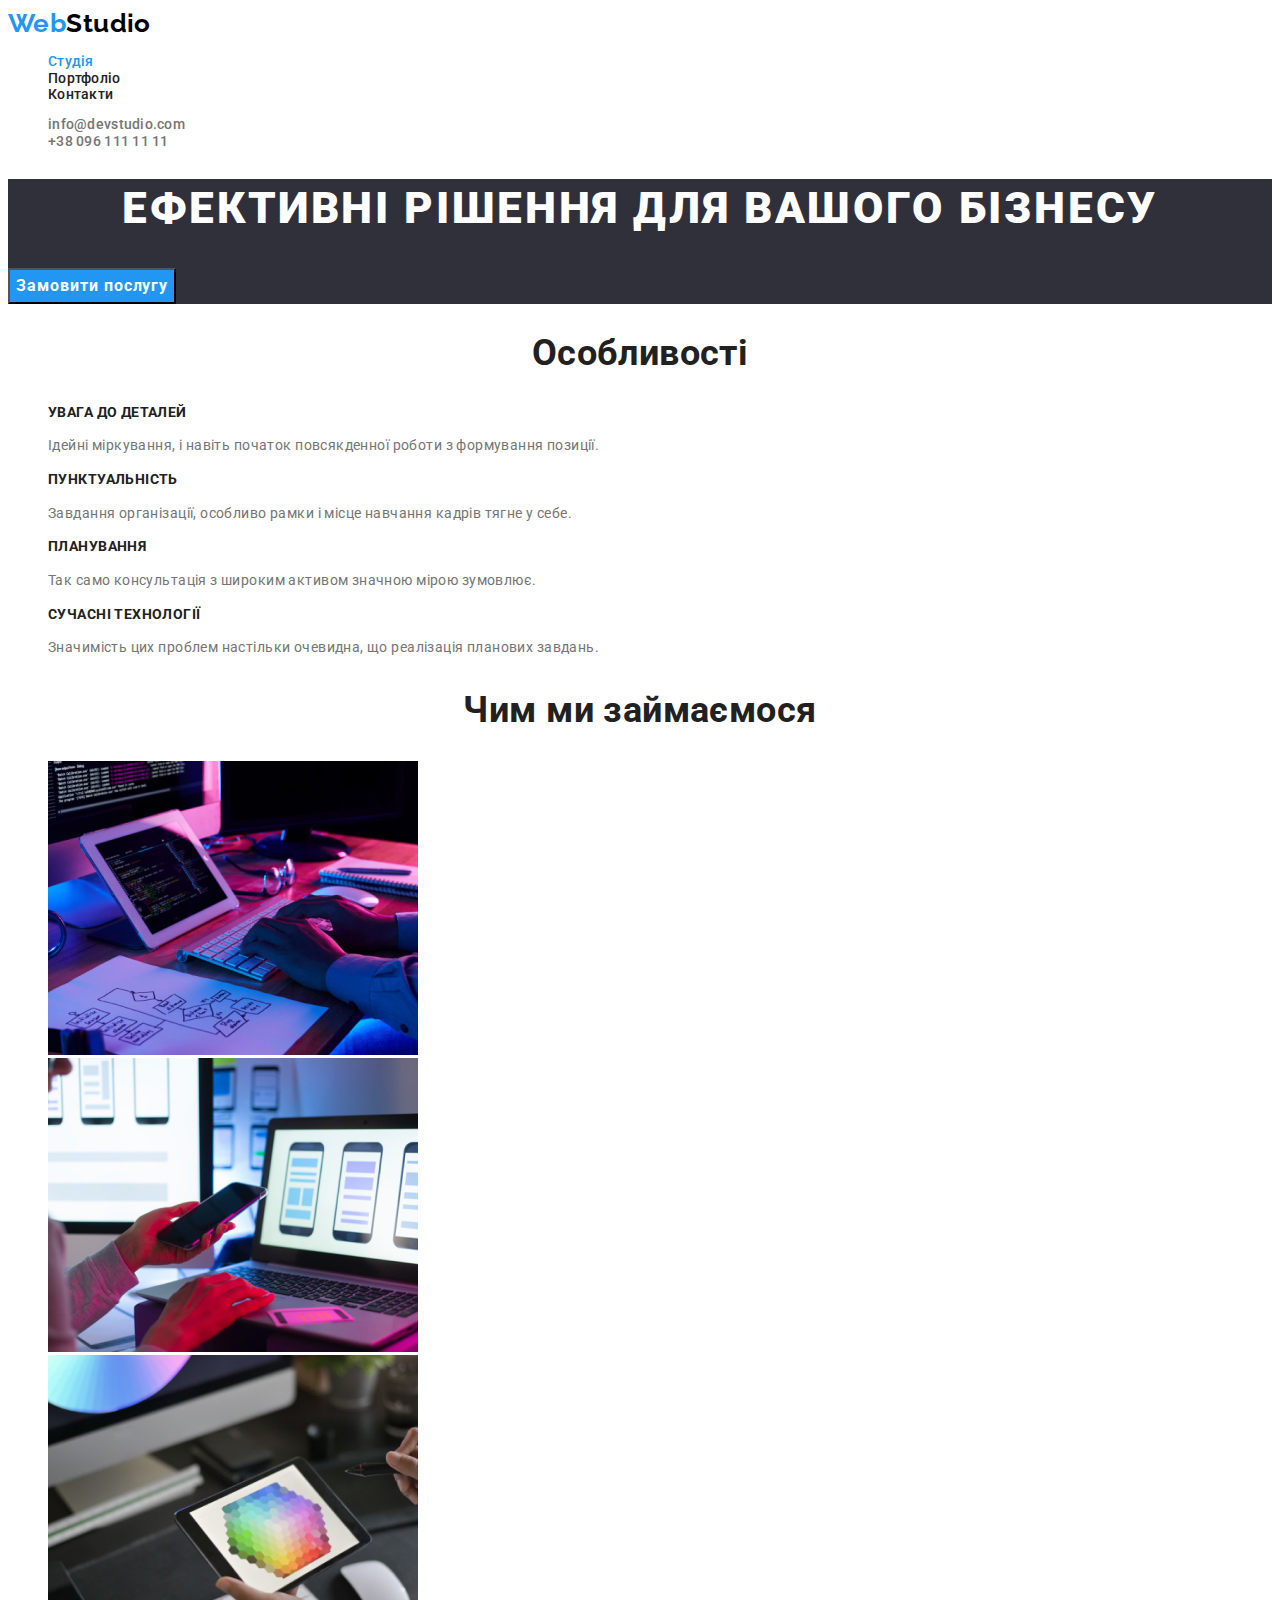
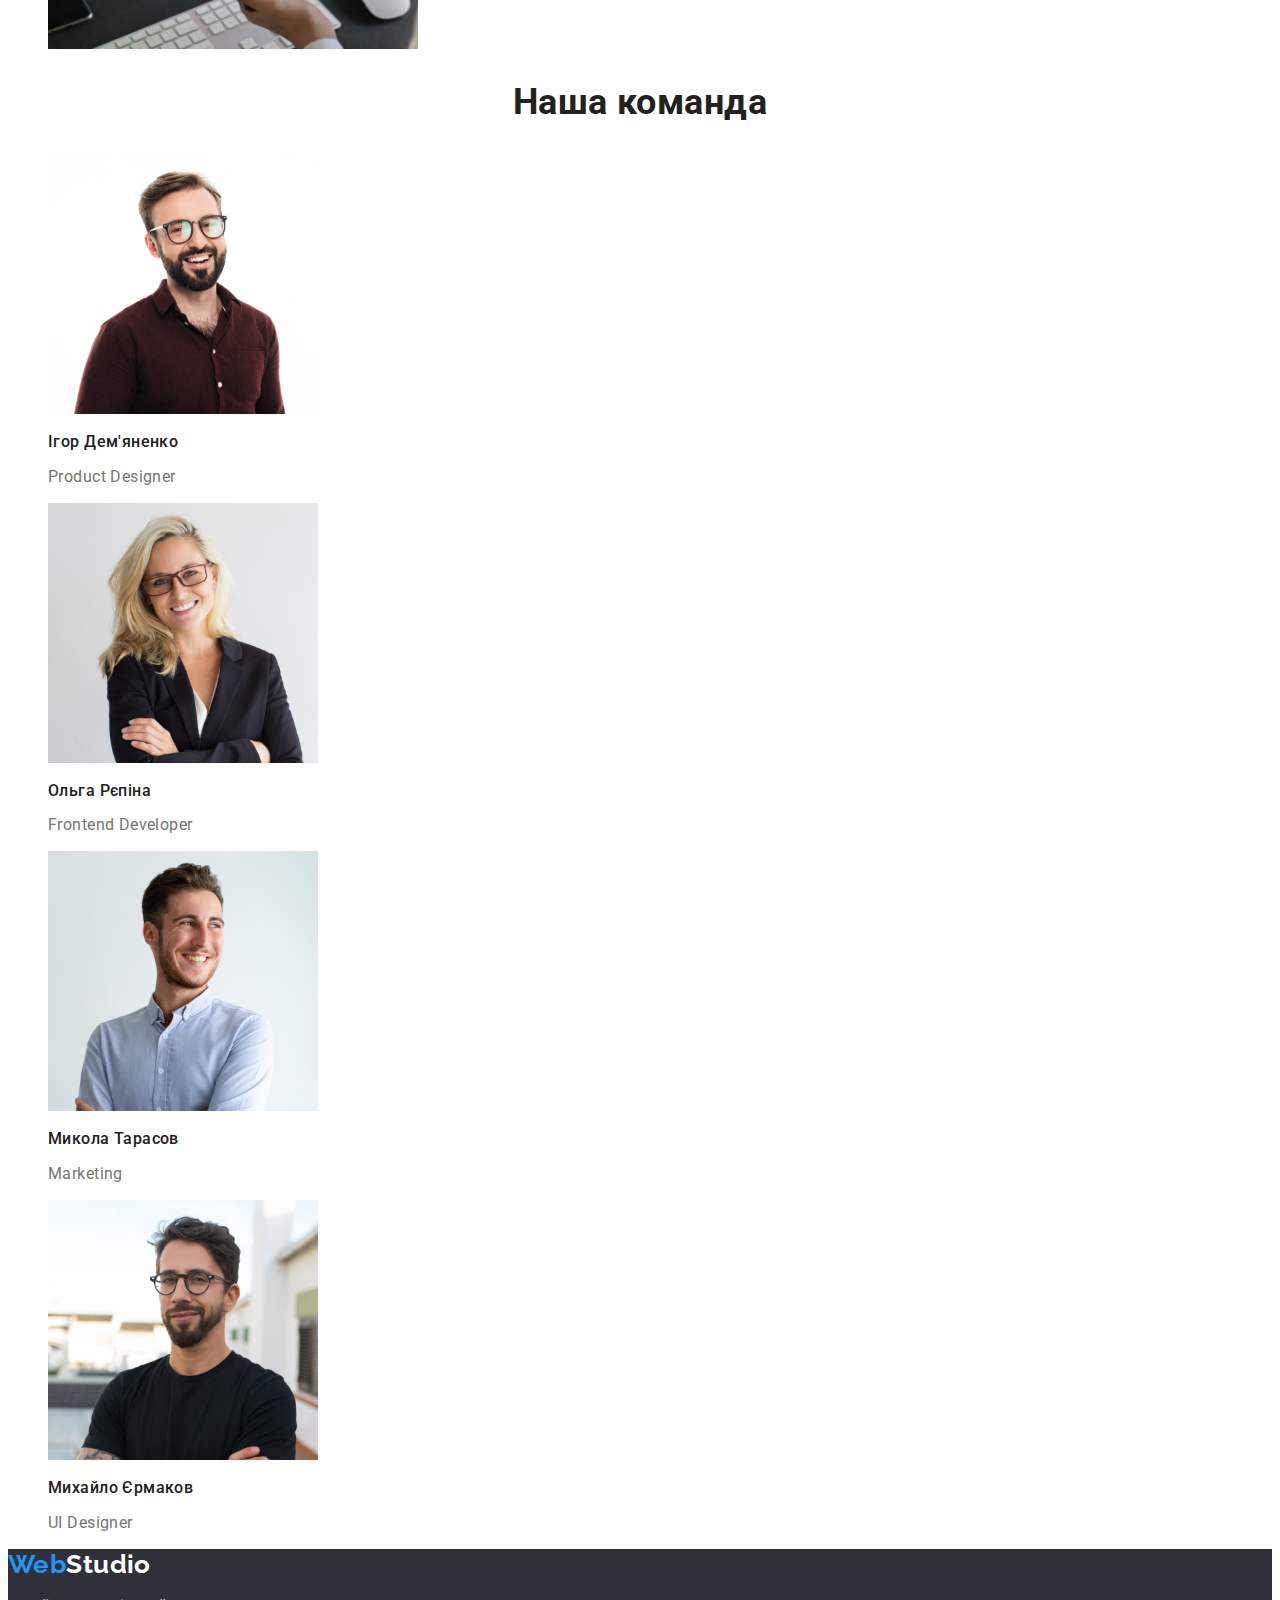
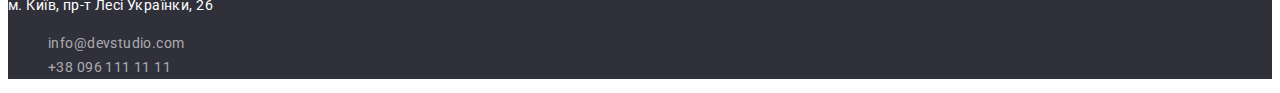
==== index.html @ 48480988 "all files add" ====
<!DOCTYPE html>
<html lang="uk">
  <head>
    <meta charset="UTF-8" />
    <meta http-equiv="X-UA-Compatible" content="IE=edge" />
    <meta name="viewport" content="width=device-width, initial-scale=1.0" />
    <title>Студія</title>
    <link rel="preconnect" href="https://fonts.googleapis.com" />
    <link rel="preconnect" href="https://fonts.gstatic.com" crossorigin />
    <link
      href="https://fonts.googleapis.com/css2?family=Raleway:wght@700&family=Roboto:wght@400;500;700;900&display=swap"
      rel="stylesheet"
    />
    <link rel="stylesheet" href="./css/styles.css" />
  </head>
  <body>
    <header>
      <nav class="site-nav">
        <a href="/" lang="en" class="logo"><span>Web</span>Studio</a>
        <ul class="list">
          <li><a href="./index.html" class="link current">Студія</a></li>
          <li><a href="./portfolio.html" class="link">Портфоліо</a></li>
          <li><a href="" class="link">Контакти</a></li>
        </ul>
      </nav>
      <ul class="list">
        <li><a href="mailto:info@devstudio.com" class="link contact">info@devstudio.com</a></li>
        <li><a href="tel:+380961111111" class="link contact">+38 096 111 11 11</a></li>
      </ul>
    </header>
    <main>
      <section class="hero">
        <h1 class="hero-title">Ефективні рішення для вашого бізнесу</h1>
        <button type="button" class="hero-button">Замовити послугу</button>
      </section>
      <section class="main-section">
        <h2 class="title">Особливості</h2>
        <ul class="list">
          <li>
            <h3 class="list-title">Увага до деталей</h3>
            <p class="list-text">
              Ідейні міркування, і навіть початок повсякденної роботи з формування позиції.
            </p>
          </li>
          <li>
            <h3 class="list-title">Пунктуальність</h3>
            <p class="list-text">
              Завдання організації, особливо рамки і місце навчання кадрів тягне у себе.
            </p>
          </li>
          <li>
            <h3 class="list-title">Планування</h3>
            <p class="list-text">Так само консультація з широким активом значною мірою зумовлює.</p>
          </li>
          <li>
            <h3 class="list-title">Сучасні технології</h3>
            <p class="list-text">
              Значимість цих проблем настільки очевидна, що реалізація планових завдань.
            </p>
          </li>
        </ul>
      </section>
      <section class="main-section">
        <h2 class="title">Чим ми займаємося</h2>
        <ul class="list">
          <li><img src="./img/img.jpg" alt="розробка" width="370" /></li>
          <li><img src="./img/img2.jpg" alt="дизайн" width="370" /></li>
          <li><img src="./img/img3.jpg" alt="оформлення" width="370" /></li>
        </ul>
      </section>
      <section class="main-section team">
        <h2 class="title">Наша команда</h2>
        <ul class="list">
          <li class="card">
            <img src="./img/ihor.jpg" alt="ігор дем'яненко фото" width="270" />
            <h3 class="card-title">Ігор Дем'яненко</h3>
            <p lang="en" class="card-text">Product Designer</p>
          </li>
          <li class="team-card">
            <img src="./img/olga.jpg" alt="ольга рєпіна фото" width="270" />
            <h3 class="card-title">Ольга Рєпіна</h3>
            <p lang="en" class="card-text">Frontend Developer</p>
          </li>
          <li class="team-card">
            <img src="./img/mykola.jpg" alt="микола тарасов фото" width="270" />
            <h3 class="card-title">Микола Тарасов</h3>
            <p lang="en" class="card-text">Marketing</p>
          </li>
          <li class="team-card">
            <img src="./img/mihaylo.jpg" alt="михайло єрмаков фото" width="270" />
            <h3 class="card-title">Михайло Єрмаков</h3>
            <p lang="en" class="card-text">UI Designer</p>
          </li>
        </ul>
      </section>
    </main>
    <footer class="site-footer">
      <a href="/" lang="en" class="footer logo"><span>Web</span>Studio</a>
      <address class="address">
        <p class="address-text">м. Київ, пр-т Лесі Українки, 26</p>
        <ul class="list">
          <li><a href="mailto:info@devstudio.com" class="link address">info@devstudio.com</a></li>
          <li><a href="tel:+380961111111" class="link address">+38 096 111 11 11</a></li>
        </ul>
      </address>
    </footer>
  </body>
</html>
---- css/styles.css ----
:root {
  --primary-text-color: #757575;
  --secondary-text-color: #212121;
  --accent-color: #2196f3;
  --primary-white-color: #ffffff;
  --primary-black-color: #000000;
  --footer-background-color: #2f303a;
  --footer-address-color: rgba(255, 255, 255, 0.6);
  --filter-background-color: #f5f4fa;
}

body {
  font-family: 'Roboto', 'Helvetica Neue', 'Tahoma', sans-serif;
  color: var(--primary-text-color);
  background-color: var(--primary-white-color);
  font-size: 14px;
  letter-spacing: 0.03em;
}

.list {
  list-style: none;
}

.link {
  text-decoration: none;
}

/* site logo */

.logo {
  font-family: 'Raleway', sans-serif;
  font-weight: 700;
  font-size: 26px;
  line-height: 1.2;
  text-decoration: none;
}

.logo > span {
  color: var(--accent-color);
}

/* Navigation bar */

.logo {
  color: var(--primary-black-color);
}

.site-nav .link {
  font-weight: 500;
  line-height: 1.1;
  letter-spacing: 0.02em;
  color: var(--secondary-text-color);
}

.link:hover,
.link:focus,
.link.contact:hover,
.link.contact:focus,
.link.address:hover,
.link.address:focus,
.link.current {
  color: var(--accent-color);
}

.link.contact {
  font-weight: 500;
  line-height: 1.1;
  letter-spacing: 0.02em;
  color: var(--primary-text-color);
}

/* Hero */

.hero {
  background-color: var(--footer-background-color);
}

.hero-title {
  font-weight: 900;
  font-size: 44px;
  line-height: 1.36;
  letter-spacing: 0.06em;
  text-align: center;
  text-transform: uppercase;
  color: var(--primary-white-color);
}

.hero-button {
  font-family: inherit;
  cursor: pointer;
  font-weight: 700;
  font-size: 16px;
  line-height: 1.85;
  letter-spacing: 0.06em;
  background-color: var(--accent-color);
  color: var(--primary-white-color);
}

/* Main */

.main-section .title {
  font-weight: 700;
  font-size: 36px;
  line-height: 1.16;
  text-align: center;
  color: var(--secondary-text-color);
}

.list-title,
.card-title {
  color: var(--secondary-text-color);
}

.list-title {
  font-weight: 700;
  font-size: 14px;
  line-height: 1.1;
  text-transform: uppercase;
}

.list-text {
  line-height: 1.7;
  letter-spacing: 0.03em;
}

.card-title {
  font-weight: 500;
  font-size: 16px;
  line-height: 1.18;
}

.card-text {
  font-size: 16px;
  line-height: 1.18;
}

/* Footer */

.address {
  font-style: normal;
  line-height: 1.7;
}

.footer.logo {
  color: var(--primary-white-color);
}
.site-footer {
  background-color: var(--footer-background-color);
}

.address-text {
  color: var(--primary-white-color);
}

.link.address {
  color: var(--footer-address-color);
}

/* Portfolio Main */

.filter-button {
  font-family: inherit;
  font-weight: 500;
  font-size: 16px;
  line-height: 1.6;
  text-align: center;
  cursor: pointer;
  background-color: var(--filter-background-color);
  color: var(--secondary-text-color);
}

.filter-button:hover,
.filter-button:focus {
  background-color: var(--accent-color);
  color: var(--primary-white-color);
}

.portfolio-title {
  font-weight: 700;
  font-size: 18px;
  line-height: 2;
  letter-spacing: 0.06em;
  color: var(--secondary-text-color);
}

.portfolio-text {
  font-size: 16px;
  line-height: 1.87;
}
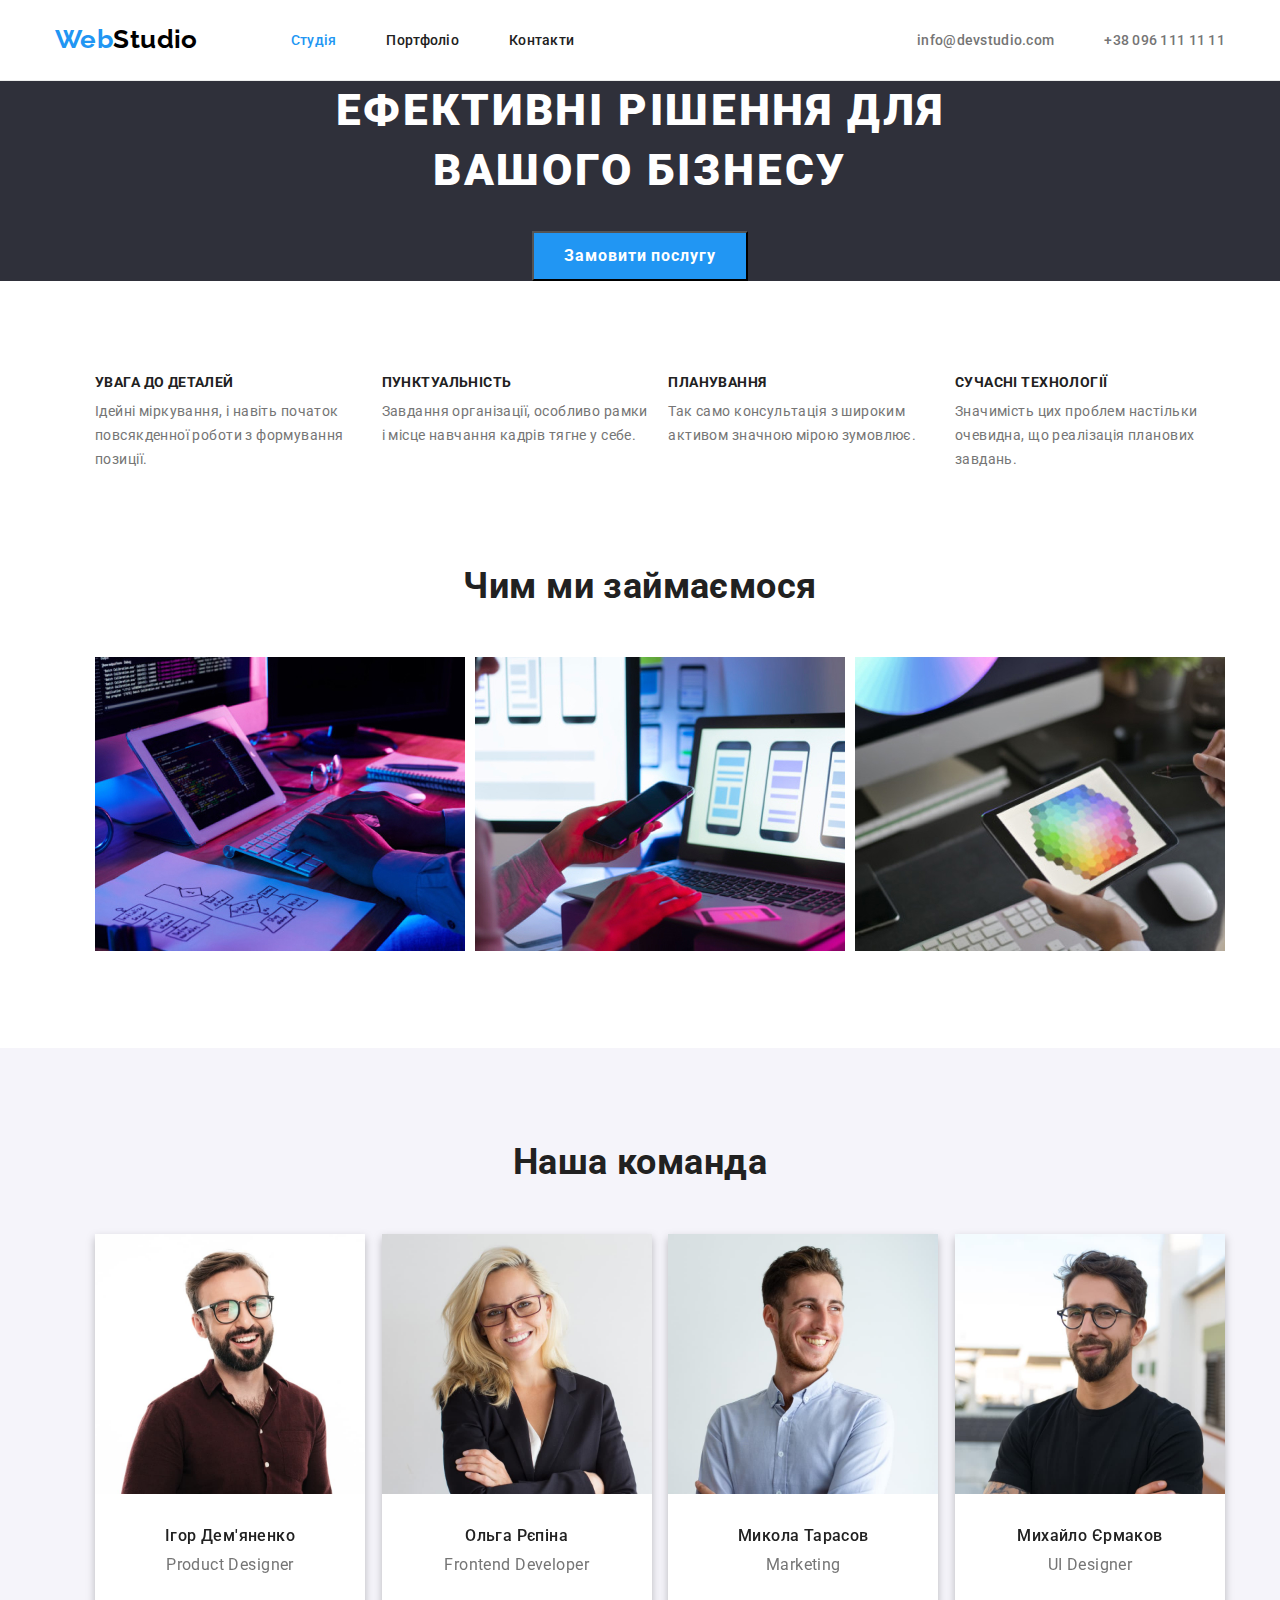
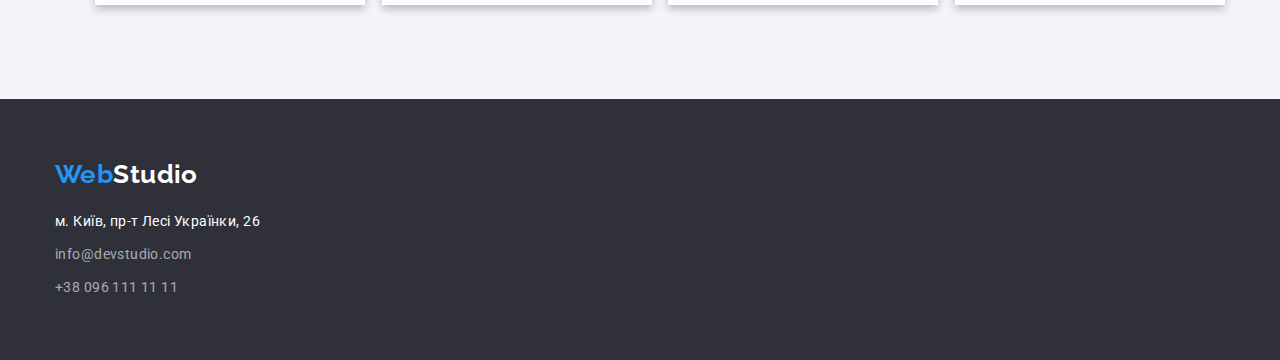
==== commit f555ceec: "hw done" ====
--- a/index.html
+++ b/index.html
@@ -11,98 +11,159 @@
       href="https://fonts.googleapis.com/css2?family=Raleway:wght@700&family=Roboto:wght@400;500;700;900&display=swap"
       rel="stylesheet"
     />
+    <link
+      rel="stylesheet"
+      href="https://cdnjs.cloudflare.com/ajax/libs/modern-normalize/1.0.0/modern-normalize.min.css"
+    />
     <link rel="stylesheet" href="./css/styles.css" />
   </head>
   <body>
-    <header>
-      <nav class="site-nav">
-        <a href="/" lang="en" class="logo"><span>Web</span>Studio</a>
-        <ul class="list">
-          <li><a href="./index.html" class="link current">Студія</a></li>
-          <li><a href="./portfolio.html" class="link">Портфоліо</a></li>
-          <li><a href="" class="link">Контакти</a></li>
+    <header class="site-header">
+      <div class="container header-container">
+        <nav class="site-nav">
+          <a href="/" lang="en" class="logo"><span>Web</span>Studio</a>
+          <ul class="list header-list">
+            <li class="item">
+              <a href="./index.html" class="link current">Студія</a>
+            </li>
+            <li class="item">
+              <a href="./portfolio.html" class="link">Портфоліо</a>
+            </li>
+            <li class="item"><a href="" class="link">Контакти</a></li>
+          </ul>
+        </nav>
+        <ul class="list contact-list">
+          <li class="item">
+            <a href="mailto:info@devstudio.com" class="link contact"
+              >info@devstudio.com</a
+            >
+          </li>
+          <li class="item">
+            <a href="tel:+380961111111" class="link contact"
+              >+38 096 111 11 11</a
+            >
+          </li>
         </ul>
-      </nav>
-      <ul class="list">
-        <li><a href="mailto:info@devstudio.com" class="link contact">info@devstudio.com</a></li>
-        <li><a href="tel:+380961111111" class="link contact">+38 096 111 11 11</a></li>
-      </ul>
+      </div>
     </header>
     <main>
       <section class="hero">
-        <h1 class="hero-title">Ефективні рішення для вашого бізнесу</h1>
-        <button type="button" class="hero-button">Замовити послугу</button>
+        <div class="container">
+          <h1 class="hero-title">Ефективні рішення для вашого бізнесу</h1>
+          <button type="button" class="hero-button">Замовити послугу</button>
+        </div>
       </section>
-      <section class="main-section">
-        <h2 class="title">Особливості</h2>
-        <ul class="list">
-          <li>
-            <h3 class="list-title">Увага до деталей</h3>
-            <p class="list-text">
-              Ідейні міркування, і навіть початок повсякденної роботи з формування позиції.
-            </p>
-          </li>
-          <li>
-            <h3 class="list-title">Пунктуальність</h3>
-            <p class="list-text">
-              Завдання організації, особливо рамки і місце навчання кадрів тягне у себе.
-            </p>
-          </li>
-          <li>
-            <h3 class="list-title">Планування</h3>
-            <p class="list-text">Так само консультація з широким активом значною мірою зумовлює.</p>
-          </li>
-          <li>
-            <h3 class="list-title">Сучасні технології</h3>
-            <p class="list-text">
-              Значимість цих проблем настільки очевидна, що реалізація планових завдань.
-            </p>
-          </li>
-        </ul>
+      <section class="main-section benefits">
+        <div class="container">
+          <h2 class="title visually-hidden">Особливості</h2>
+          <ul class="list benefits-list">
+            <li class="list-item">
+              <h3 class="list-title">Увага до деталей</h3>
+              <p class="list-text">
+                Ідейні міркування, і навіть початок повсякденної роботи з
+                формування позиції.
+              </p>
+            </li>
+            <li class="list-item">
+              <h3 class="list-title">Пунктуальність</h3>
+              <p class="list-text">
+                Завдання організації, особливо рамки і місце навчання кадрів
+                тягне у себе.
+              </p>
+            </li>
+            <li class="list-item">
+              <h3 class="list-title">Планування</h3>
+              <p class="list-text">
+                Так само консультація з широким активом значною мірою зумовлює.
+              </p>
+            </li>
+            <li class="list-item">
+              <h3 class="list-title">Сучасні технології</h3>
+              <p class="list-text">
+                Значимість цих проблем настільки очевидна, що реалізація
+                планових завдань.
+              </p>
+            </li>
+          </ul>
+        </div>
       </section>
-      <section class="main-section">
-        <h2 class="title">Чим ми займаємося</h2>
-        <ul class="list">
-          <li><img src="./img/img.jpg" alt="розробка" width="370" /></li>
-          <li><img src="./img/img2.jpg" alt="дизайн" width="370" /></li>
-          <li><img src="./img/img3.jpg" alt="оформлення" width="370" /></li>
-        </ul>
+      <section class="main-section features">
+        <div class="container">
+          <h2 class="title features-title">Чим ми займаємося</h2>
+          <ul class="list features-list">
+            <li><img src="./img/img.jpg" alt="розробка" width="370" /></li>
+            <li><img src="./img/img2.jpg" alt="дизайн" width="370" /></li>
+            <li><img src="./img/img3.jpg" alt="оформлення" width="370" /></li>
+          </ul>
+        </div>
       </section>
       <section class="main-section team">
-        <h2 class="title">Наша команда</h2>
-        <ul class="list">
-          <li class="card">
-            <img src="./img/ihor.jpg" alt="ігор дем'яненко фото" width="270" />
-            <h3 class="card-title">Ігор Дем'яненко</h3>
-            <p lang="en" class="card-text">Product Designer</p>
-          </li>
-          <li class="team-card">
-            <img src="./img/olga.jpg" alt="ольга рєпіна фото" width="270" />
-            <h3 class="card-title">Ольга Рєпіна</h3>
-            <p lang="en" class="card-text">Frontend Developer</p>
-          </li>
-          <li class="team-card">
-            <img src="./img/mykola.jpg" alt="микола тарасов фото" width="270" />
-            <h3 class="card-title">Микола Тарасов</h3>
-            <p lang="en" class="card-text">Marketing</p>
-          </li>
-          <li class="team-card">
-            <img src="./img/mihaylo.jpg" alt="михайло єрмаков фото" width="270" />
-            <h3 class="card-title">Михайло Єрмаков</h3>
-            <p lang="en" class="card-text">UI Designer</p>
-          </li>
-        </ul>
+        <div class="container">
+          <h2 class="title team-title">Наша команда</h2>
+          <ul class="list team-list">
+            <li class="team-card">
+              <img
+                class="card-image"
+                src="./img/ihor.jpg"
+                alt="ігор дем'яненко фото"
+                width="270"
+              />
+              <h3 class="card-title">Ігор Дем'яненко</h3>
+              <p lang="en" class="card-text">Product Designer</p>
+            </li>
+            <li class="team-card">
+              <img
+                class="card-image"
+                src="./img/olga.jpg"
+                alt="ольга рєпіна фото"
+                width="270"
+              />
+              <h3 class="card-title">Ольга Рєпіна</h3>
+              <p lang="en" class="card-text">Frontend Developer</p>
+            </li>
+            <li class="team-card">
+              <img
+                class="card-image"
+                src="./img/mykola.jpg"
+                alt="микола тарасов фото"
+                width="270"
+              />
+              <h3 class="card-title">Микола Тарасов</h3>
+              <p lang="en" class="card-text">Marketing</p>
+            </li>
+            <li class="team-card">
+              <img
+                class="card-image"
+                src="./img/mihaylo.jpg"
+                alt="михайло єрмаков фото"
+                width="270"
+              />
+              <h3 class="card-title">Михайло Єрмаков</h3>
+              <p lang="en" class="card-text">UI Designer</p>
+            </li>
+          </ul>
+        </div>
       </section>
     </main>
     <footer class="site-footer">
-      <a href="/" lang="en" class="footer logo"><span>Web</span>Studio</a>
-      <address class="address">
-        <p class="address-text">м. Київ, пр-т Лесі Українки, 26</p>
-        <ul class="list">
-          <li><a href="mailto:info@devstudio.com" class="link address">info@devstudio.com</a></li>
-          <li><a href="tel:+380961111111" class="link address">+38 096 111 11 11</a></li>
-        </ul>
-      </address>
+      <div class="container">
+        <a href="/" lang="en" class="footer logo"><span>Web</span>Studio</a>
+        <address class="address">
+          <p class="address-text">м. Київ, пр-т Лесі Українки, 26</p>
+          <ul class="list footer-list">
+            <li class="footer-item">
+              <a href="mailto:info@devstudio.com" class="link address"
+                >info@devstudio.com</a
+              >
+            </li>
+            <li class="footer-item">
+              <a href="tel:+380961111111" class="link address"
+                >+38 096 111 11 11</a
+              >
+            </li>
+          </ul>
+        </address>
+      </div>
     </footer>
   </body>
 </html>
--- a/css/styles.css
+++ b/css/styles.css
@@ -7,10 +7,11 @@
   --footer-background-color: #2f303a;
   --footer-address-color: rgba(255, 255, 255, 0.6);
   --filter-background-color: #f5f4fa;
+  --secondary-background-color: #f5f4fa;
 }
 
 body {
-  font-family: 'Roboto', 'Helvetica Neue', 'Tahoma', sans-serif;
+  font-family: "Roboto", "Helvetica Neue", "Tahoma", sans-serif;
   color: var(--primary-text-color);
   background-color: var(--primary-white-color);
   font-size: 14px;
@@ -19,16 +20,69 @@
 
 .list {
   list-style: none;
+  margin-bottom: 0;
+  margin-top: 0;
+}
+
+h1,
+h2,
+h3,
+h4,
+h5,
+h6,
+p {
+  margin-bottom: 0;
+  margin-top: 0;
 }
 
 .link {
   text-decoration: none;
 }
 
+.container {
+  margin: 0 auto;
+  width: 1200px;
+  padding: 0 15px;
+}
+.site-header {
+  border-bottom: 1px solid #ececec;
+}
+.header-list {
+  margin-left: 93px;
+  padding: 0;
+}
+.header-container {
+  justify-content: space-between;
+}
+
+.item .link {
+  padding-left: 0;
+  padding-top: 8px;
+  padding-bottom: 7px;
+}
+
+.header-container,
+.site-nav,
+.header-list,
+.contact-list {
+  display: flex;
+  align-items: center;
+}
+
+.header-list .item + .item {
+  margin-left: 50px;
+}
+
+.contact-list .item + .item {
+  margin-left: 50px;
+}
 /* site logo */
 
 .logo {
-  font-family: 'Raleway', sans-serif;
+  display: inline-block;
+  padding-top: 24px;
+  padding-bottom: 25px;
+  font-family: "Raleway", sans-serif;
   font-weight: 700;
   font-size: 26px;
   line-height: 1.2;
@@ -76,16 +130,24 @@
 }
 
 .hero-title {
+  max-width: 696px;
+  margin-bottom: 30px;
+  margin-left: auto;
+  margin-right: auto;
+  text-align: center;
   font-weight: 900;
   font-size: 44px;
   line-height: 1.36;
   letter-spacing: 0.06em;
-  text-align: center;
   text-transform: uppercase;
   color: var(--primary-white-color);
 }
 
 .hero-button {
+  min-width: 216px;
+  height: 50px;
+  display: block;
+  margin: 0 auto;
   font-family: inherit;
   cursor: pointer;
   font-weight: 700;
@@ -98,6 +160,20 @@
 
 /* Main */
 
+.visually-hidden {
+  position: absolute;
+  width: 1px;
+  height: 1px;
+  margin: -1px;
+  border: 0;
+  padding: 0;
+
+  white-space: nowrap;
+  clip-path: inset(100%);
+  clip: rect(0 0 0 0);
+  overflow: hidden;
+}
+
 .main-section .title {
   font-weight: 700;
   font-size: 36px;
@@ -106,12 +182,32 @@
   color: var(--secondary-text-color);
 }
 
+.benefits {
+  padding-top: 94px;
+  padding-bottom: 94px;
+}
+
+.benefits-list,
+.features-list,
+.team-list {
+  display: flex;
+  justify-content: space-between;
+}
+
+.main-section.team {
+  background-color: var(--secondary-background-color);
+}
+
 .list-title,
 .card-title {
   color: var(--secondary-text-color);
 }
 
+.list-item {
+  width: 270px;
+}
 .list-title {
+  margin-bottom: 10px;
   font-weight: 700;
   font-size: 14px;
   line-height: 1.1;
@@ -123,7 +219,36 @@
   letter-spacing: 0.03em;
 }
 
+.features {
+  padding-bottom: 94px;
+}
+
+.features-title {
+  margin-bottom: 50px;
+}
+
+.team {
+  padding-bottom: 94px;
+  padding-top: 94px;
+}
+
+.team-title {
+  margin-bottom: 50px;
+}
+
+.team-card {
+  padding-bottom: 30px;
+  background-color: var(--primary-white-color);
+  text-align: center;
+  filter: drop-shadow(0px 4px 4px rgba(0, 0, 0, 0.25));
+}
+
+.card-image {
+  margin-bottom: 30px;
+}
+
 .card-title {
+  margin-bottom: 10px;
   font-weight: 500;
   font-size: 16px;
   line-height: 1.18;
@@ -142,13 +267,31 @@
 }
 
 .footer.logo {
+  padding: 0;
+  margin-bottom: 20px;
   color: var(--primary-white-color);
 }
 .site-footer {
+  text-align: start;
+  padding-top: 60px;
+  padding-bottom: 60px;
   background-color: var(--footer-background-color);
 }
 
+.footer-list {
+  padding-left: 0;
+}
+
+.footer-item {
+  margin-bottom: 9px;
+}
+
+.footer-item:last-child {
+  margin-bottom: 0;
+}
+
 .address-text {
+  margin-bottom: 9px;
   color: var(--primary-white-color);
 }
 
@@ -158,7 +301,23 @@
 
 /* Portfolio Main */
 
+.projects {
+  padding-top: 94px;
+  padding-bottom: 94px;
+}
+
+.filter {
+  margin-bottom: 50px;
+  display: flex;
+  justify-content: center;
+}
+
+.filter .filter-item + .filter-item {
+  margin-left: 8px;
+}
+
 .filter-button {
+  padding: 6px 22px;
   font-family: inherit;
   font-weight: 500;
   font-size: 16px;
@@ -169,13 +328,42 @@
   color: var(--secondary-text-color);
 }
 
+.filter-button:first-child {
+  padding: 6px 25px;
+}
+
 .filter-button:hover,
 .filter-button:focus {
   background-color: var(--accent-color);
   color: var(--primary-white-color);
+  box-shadow: 0px 3px 1px rgba(0, 0, 0, 0.1), 0px 1px 2px rgba(0, 0, 0, 0.08),
+    0px 2px 2px rgba(0, 0, 0, 0.12);
+  border-radius: 4px;
+}
+
+.portfolio {
+  display: flex;
+  flex-wrap: wrap;
+  justify-content: space-between;
+  padding: 0;
+}
+.portfolio-card {
+  padding-bottom: 20px;
+  border: 1px solid #eeeeee;
+}
+
+.portfolio-card:not(:nth-last-child(-n + 3)) {
+  margin-bottom: 30px;
+}
+
+.portfolio-image {
+  margin-bottom: 20px;
 }
 
 .portfolio-title {
+  padding-left: 24px;
+  padding-right: 24px;
+  margin-bottom: 4px;
   font-weight: 700;
   font-size: 18px;
   line-height: 2;
@@ -184,6 +372,8 @@
 }
 
 .portfolio-text {
+  padding-left: 24px;
+  padding-right: 24px;
   font-size: 16px;
   line-height: 1.87;
 }
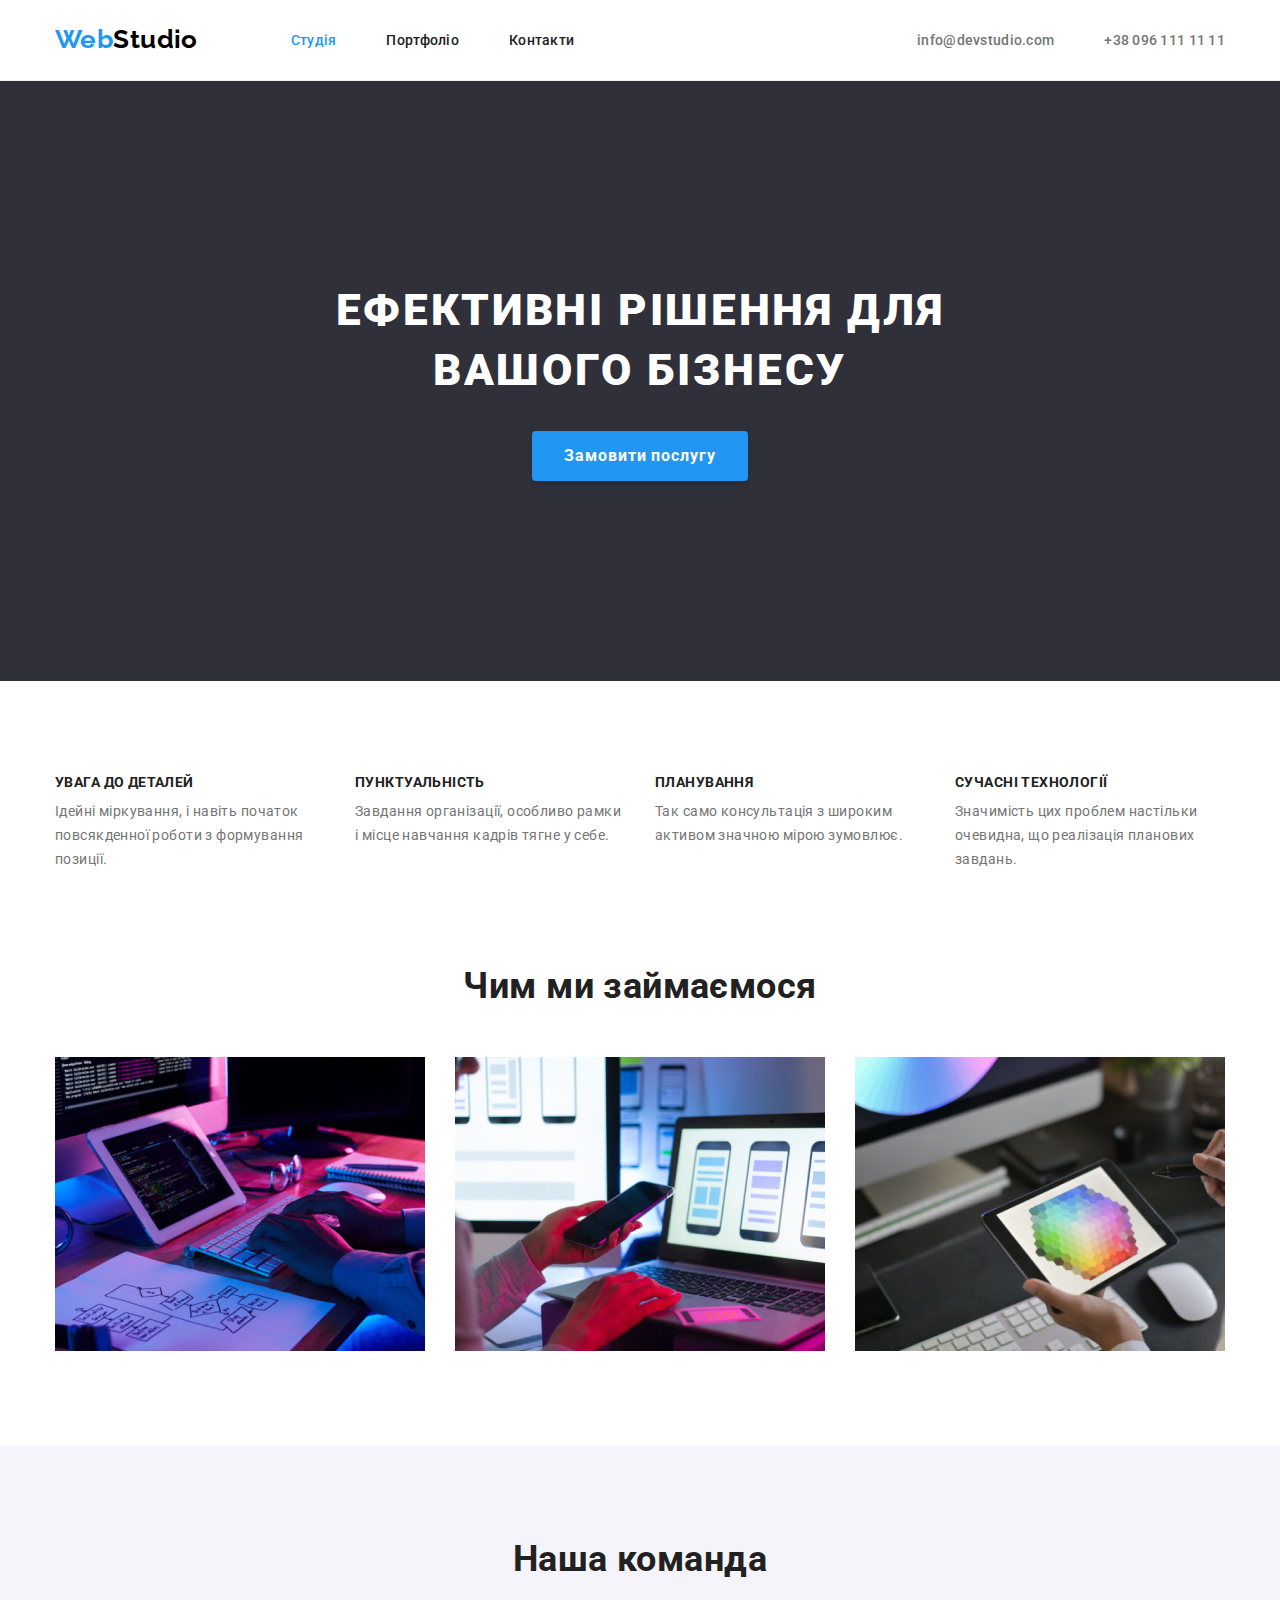
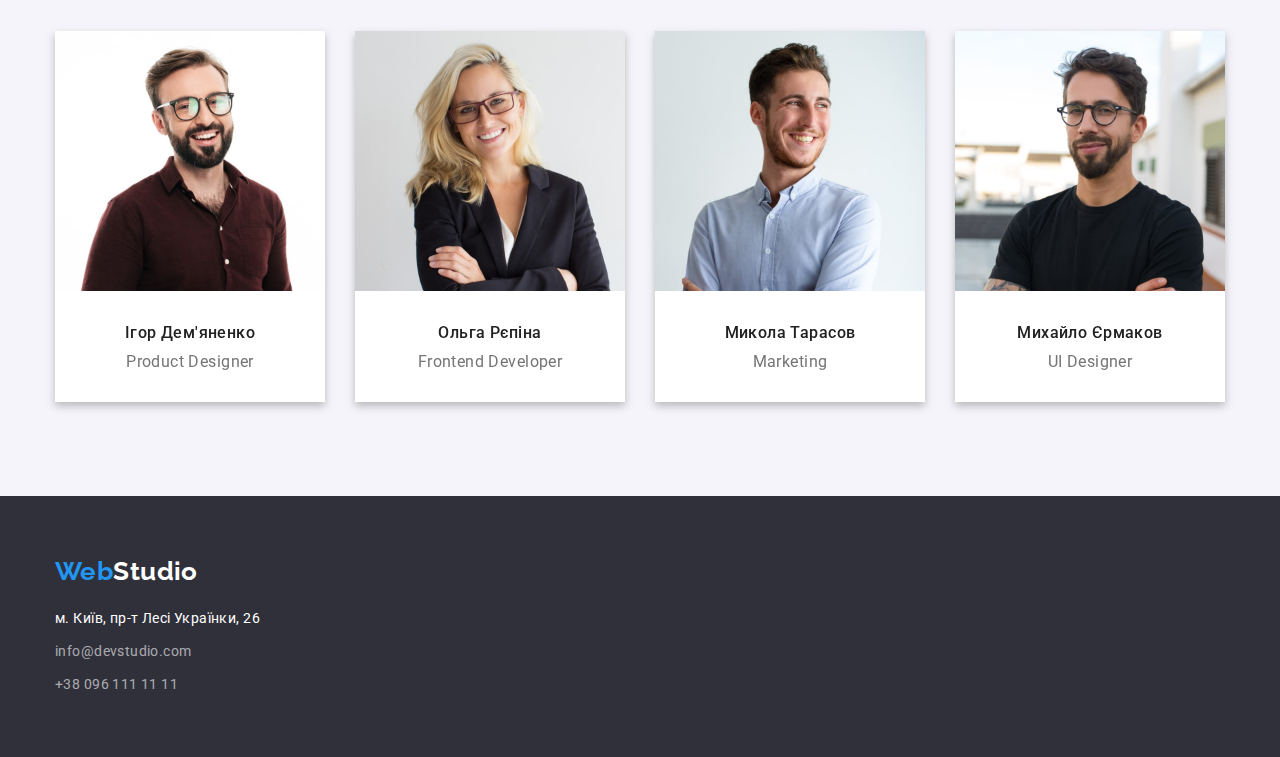
==== commit 03d00ea4: "fixed" ====
--- a/index.html
+++ b/index.html
@@ -91,9 +91,30 @@
         <div class="container">
           <h2 class="title features-title">Чим ми займаємося</h2>
           <ul class="list features-list">
-            <li><img src="./img/img.jpg" alt="розробка" width="370" /></li>
-            <li><img src="./img/img2.jpg" alt="дизайн" width="370" /></li>
-            <li><img src="./img/img3.jpg" alt="оформлення" width="370" /></li>
+            <li class="features-item">
+              <img
+                class="feature-image"
+                src="./img/img.jpg"
+                alt="розробка"
+                width="370"
+              />
+            </li>
+            <li class="features-item">
+              <img
+                class="feature-image"
+                src="./img/img2.jpg"
+                alt="дизайн"
+                width="370"
+              />
+            </li>
+            <li class="features-item">
+              <img
+                class="feature-image"
+                src="./img/img3.jpg"
+                alt="оформлення"
+                width="370"
+              />
+            </li>
           </ul>
         </div>
       </section>
@@ -108,8 +129,10 @@
                 alt="ігор дем'яненко фото"
                 width="270"
               />
-              <h3 class="card-title">Ігор Дем'яненко</h3>
-              <p lang="en" class="card-text">Product Designer</p>
+              <div class="team-container">
+                <h3 class="card-title">Ігор Дем'яненко</h3>
+                <p lang="en" class="card-text">Product Designer</p>
+              </div>
             </li>
             <li class="team-card">
               <img
@@ -118,8 +141,10 @@
                 alt="ольга рєпіна фото"
                 width="270"
               />
-              <h3 class="card-title">Ольга Рєпіна</h3>
-              <p lang="en" class="card-text">Frontend Developer</p>
+              <div class="team-container">
+                <h3 class="card-title">Ольга Рєпіна</h3>
+                <p lang="en" class="card-text">Frontend Developer</p>
+              </div>
             </li>
             <li class="team-card">
               <img
@@ -128,8 +153,10 @@
                 alt="микола тарасов фото"
                 width="270"
               />
-              <h3 class="card-title">Микола Тарасов</h3>
-              <p lang="en" class="card-text">Marketing</p>
+              <div class="team-container">
+                <h3 class="card-title">Микола Тарасов</h3>
+                <p lang="en" class="card-text">Marketing</p>
+              </div>
             </li>
             <li class="team-card">
               <img
@@ -138,8 +165,10 @@
                 alt="михайло єрмаков фото"
                 width="270"
               />
-              <h3 class="card-title">Михайло Єрмаков</h3>
-              <p lang="en" class="card-text">UI Designer</p>
+              <div class="team-container">
+                <h3 class="card-title">Михайло Єрмаков</h3>
+                <p lang="en" class="card-text">UI Designer</p>
+              </div>
             </li>
           </ul>
         </div>
--- a/css/styles.css
+++ b/css/styles.css
@@ -30,9 +30,11 @@
 h4,
 h5,
 h6,
-p {
+p,
+ul {
   margin-bottom: 0;
   margin-top: 0;
+  padding: 0;
 }
 
 .link {
@@ -49,7 +51,6 @@
 }
 .header-list {
   margin-left: 93px;
-  padding: 0;
 }
 .header-container {
   justify-content: space-between;
@@ -67,6 +68,10 @@
 .contact-list {
   display: flex;
   align-items: center;
+}
+
+.contact-list {
+  margin-left: auto;
 }
 
 .header-list .item + .item {
@@ -127,6 +132,11 @@
 
 .hero {
   background-color: var(--footer-background-color);
+}
+
+.hero > .container {
+  padding-top: 200px;
+  padding-bottom: 200px;
 }
 
 .hero-title {
@@ -147,6 +157,9 @@
   min-width: 216px;
   height: 50px;
   display: block;
+  border: transparent;
+  box-shadow: 0px 4px 4px rgba(0, 0, 0, 0.15);
+  border-radius: 4px;
   margin: 0 auto;
   font-family: inherit;
   cursor: pointer;
@@ -191,7 +204,7 @@
 .features-list,
 .team-list {
   display: flex;
-  justify-content: space-between;
+  gap: 30px;
 }
 
 .main-section.team {
@@ -223,6 +236,12 @@
   padding-bottom: 94px;
 }
 
+.feature-image {
+  display: block;
+  max-width: 100%;
+  height: auto;
+}
+
 .features-title {
   margin-bottom: 50px;
 }
@@ -232,19 +251,19 @@
   padding-top: 94px;
 }
 
+.team-container {
+  padding-top: 30px;
+  padding-bottom: 30px;
+}
+
 .team-title {
   margin-bottom: 50px;
 }
 
 .team-card {
-  padding-bottom: 30px;
   background-color: var(--primary-white-color);
   text-align: center;
   filter: drop-shadow(0px 4px 4px rgba(0, 0, 0, 0.25));
-}
-
-.card-image {
-  margin-bottom: 30px;
 }
 
 .card-title {
@@ -278,10 +297,6 @@
   background-color: var(--footer-background-color);
 }
 
-.footer-list {
-  padding-left: 0;
-}
-
 .footer-item {
   margin-bottom: 9px;
 }
@@ -317,6 +332,8 @@
 }
 
 .filter-button {
+  border: transparent;
+  border-radius: 4px;
   padding: 6px 22px;
   font-family: inherit;
   font-weight: 500;
@@ -338,31 +355,38 @@
   color: var(--primary-white-color);
   box-shadow: 0px 3px 1px rgba(0, 0, 0, 0.1), 0px 1px 2px rgba(0, 0, 0, 0.08),
     0px 2px 2px rgba(0, 0, 0, 0.12);
-  border-radius: 4px;
 }
 
 .portfolio {
   display: flex;
   flex-wrap: wrap;
   justify-content: space-between;
-  padding: 0;
-}
+  margin-top: -30px;
+  margin-left: -30px;
+}
+
 .portfolio-card {
+  margin-left: 30px;
+  margin-top: 30px;
+  flex-basis: calc(100% / 3 - 30px);
+}
+
+.portfolio-section {
+  padding-right: 24px;
+  text-align: start;
+  padding-top: 20px;
   padding-bottom: 20px;
-  border: 1px solid #eeeeee;
-}
-
-.portfolio-card:not(:nth-last-child(-n + 3)) {
-  margin-bottom: 30px;
+  padding-left: 24px;
+  border-bottom: 1px solid #eeeeee;
+  border-left: 1px solid #eeeeee;
+  border-right: 1px solid #eeeeee;
 }
 
 .portfolio-image {
-  margin-bottom: 20px;
+  display: block;
 }
 
 .portfolio-title {
-  padding-left: 24px;
-  padding-right: 24px;
   margin-bottom: 4px;
   font-weight: 700;
   font-size: 18px;
@@ -372,8 +396,6 @@
 }
 
 .portfolio-text {
-  padding-left: 24px;
-  padding-right: 24px;
   font-size: 16px;
   line-height: 1.87;
 }
